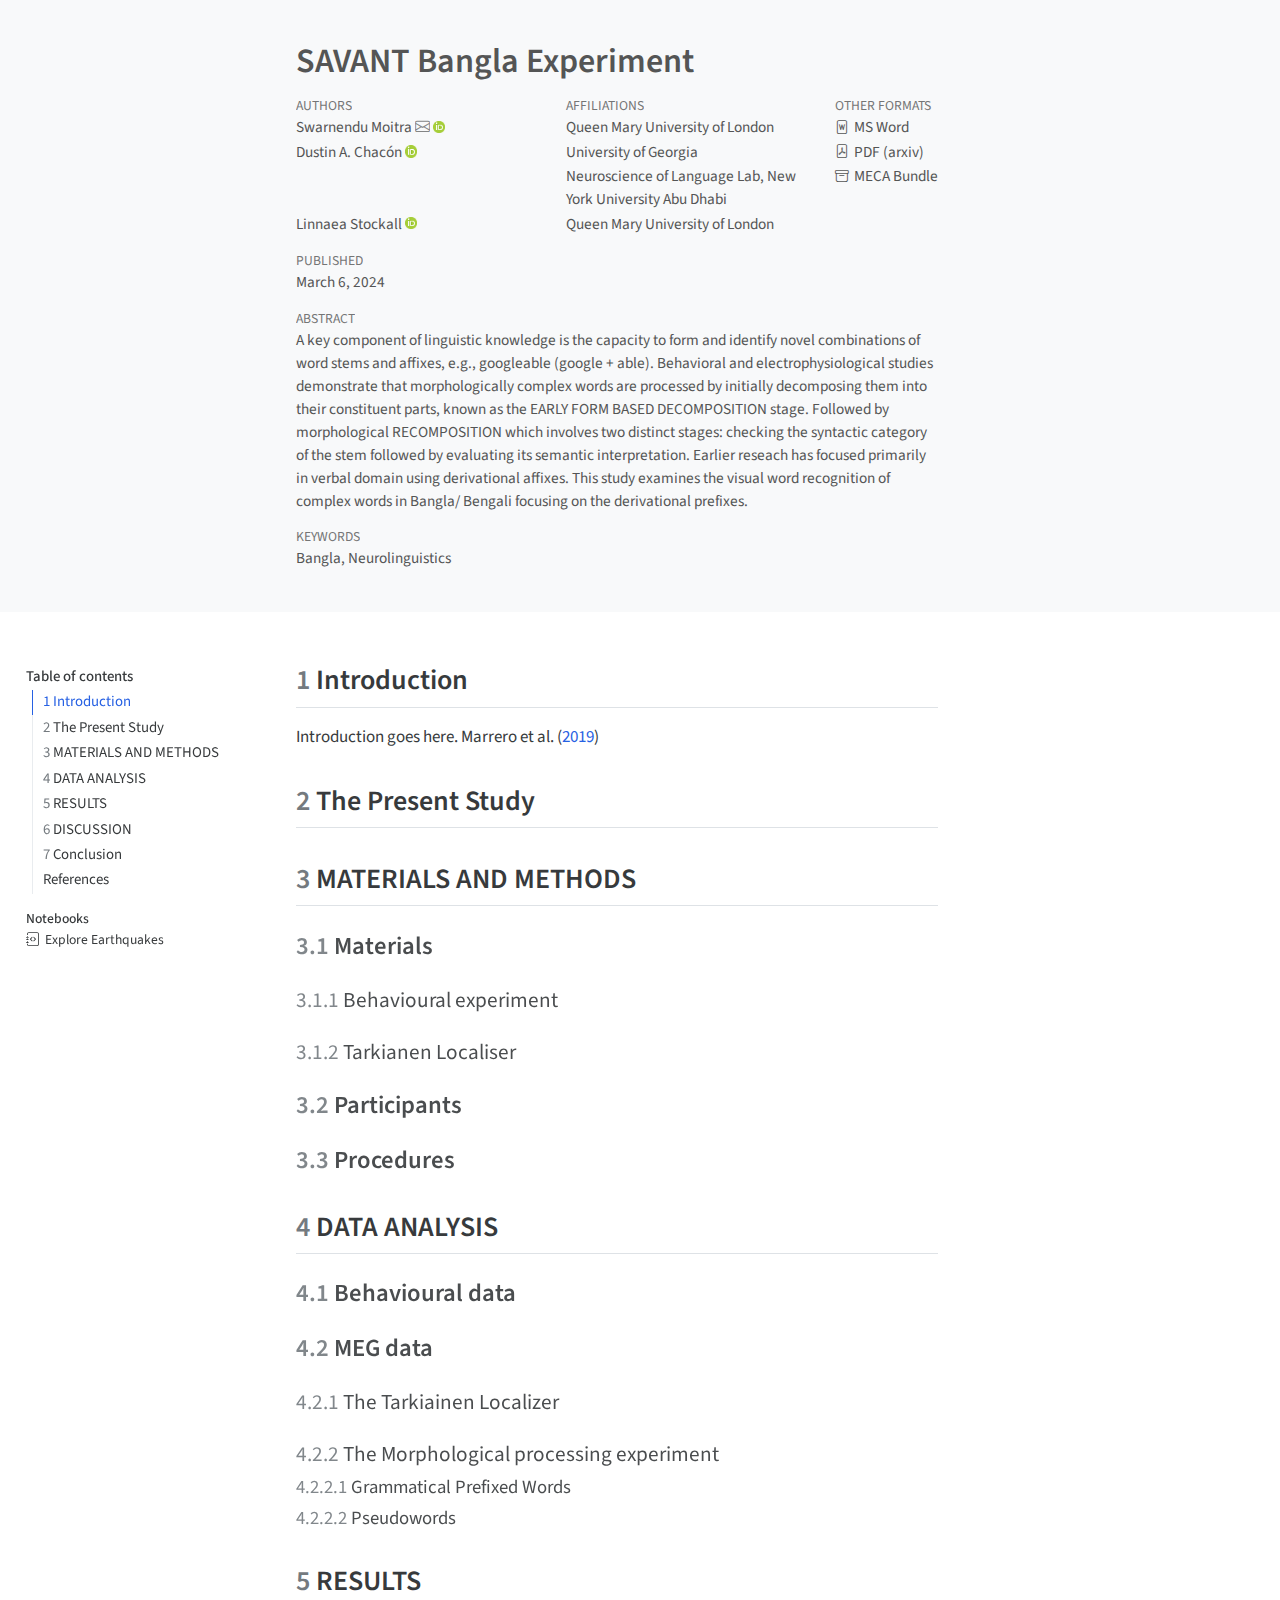
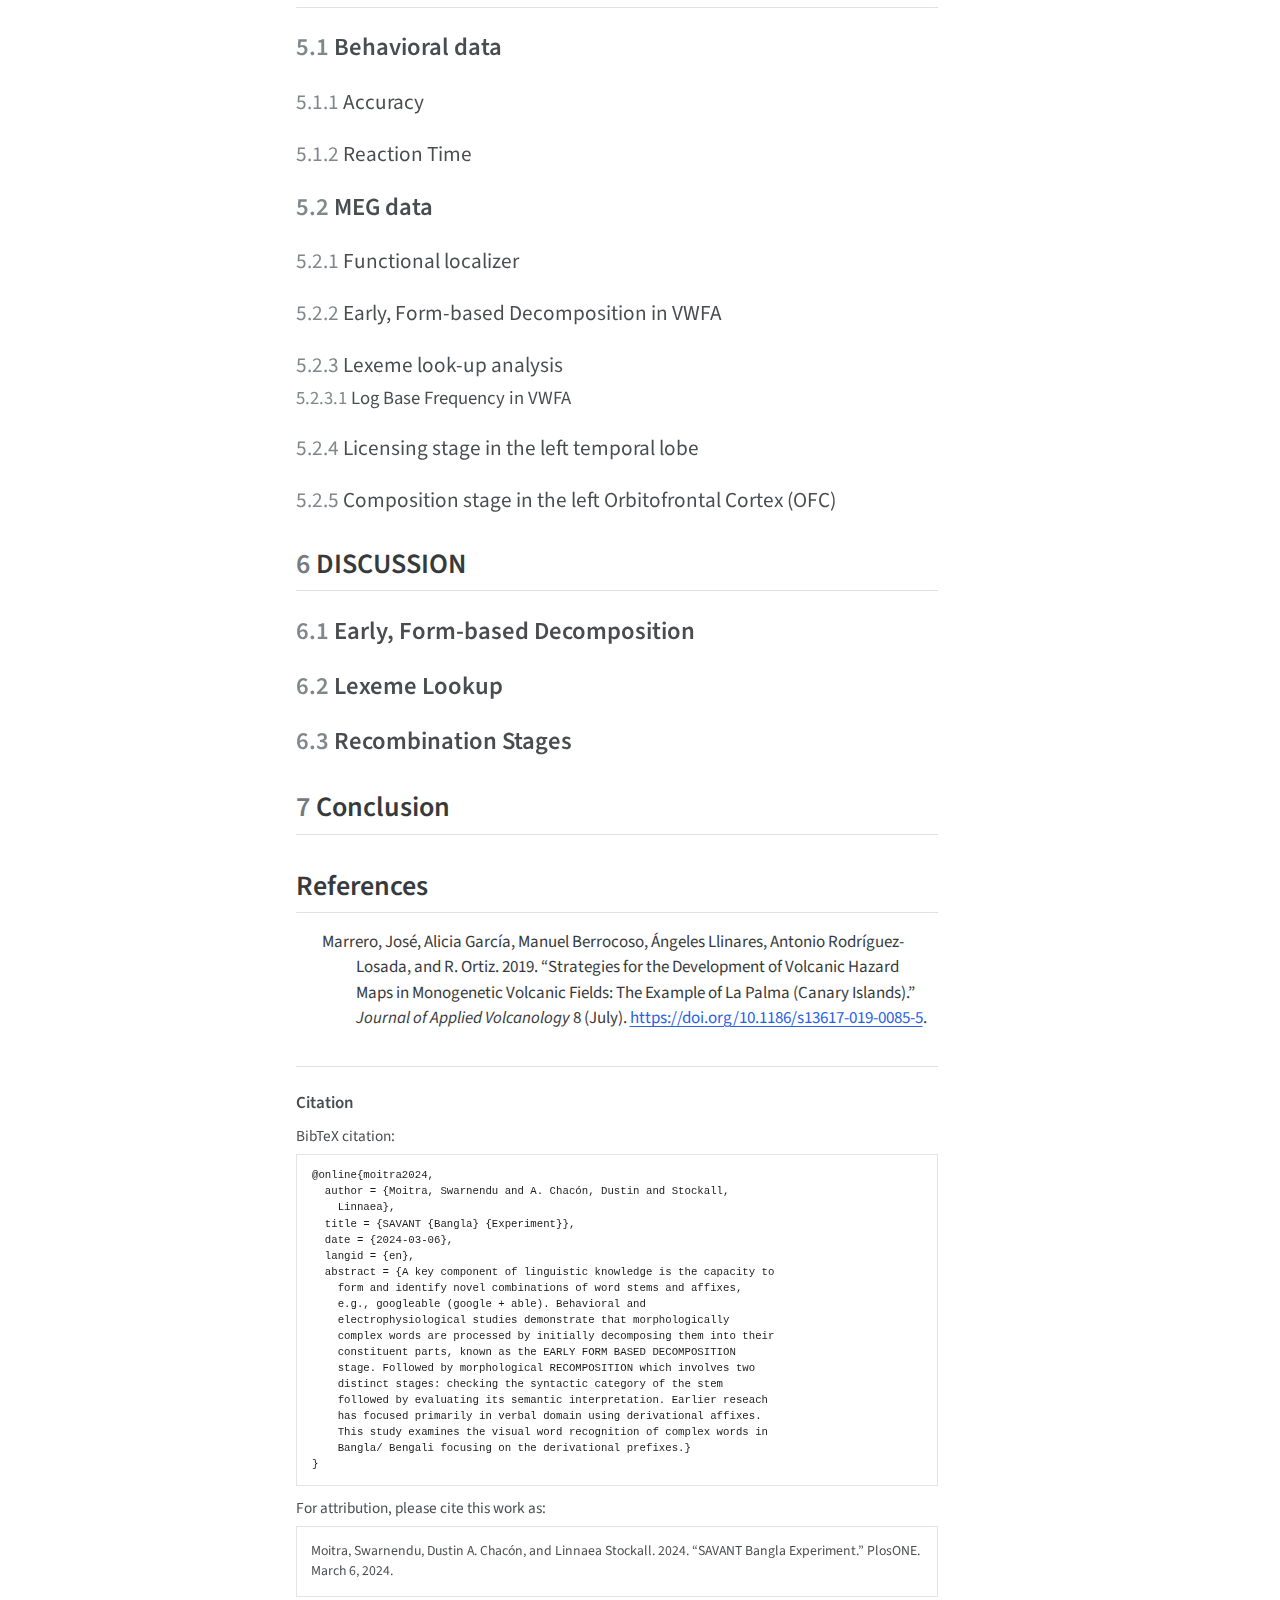
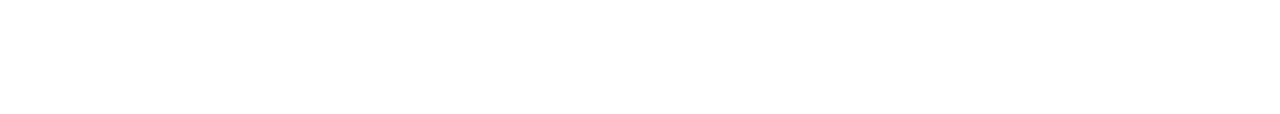
==== index.html @ 2f7f780a "Built site for gh-pages" ====
<!DOCTYPE html>
<html xmlns="http://www.w3.org/1999/xhtml" lang="en" xml:lang="en"><head>

<meta charset="utf-8">
<meta name="generator" content="quarto-1.4.549">

<meta name="viewport" content="width=device-width, initial-scale=1.0, user-scalable=yes">

<meta name="author" content="Swarnendu Moitra">
<meta name="author" content="Dustin A. Chacón">
<meta name="author" content="Linnaea Stockall">
<meta name="dcterms.date" content="2024-03-06">
<meta name="keywords" content="Bangla, Neurolinguistics">

<title>SAVANT Bangla Experiment</title>
<style>
code{white-space: pre-wrap;}
span.smallcaps{font-variant: small-caps;}
div.columns{display: flex; gap: min(4vw, 1.5em);}
div.column{flex: auto; overflow-x: auto;}
div.hanging-indent{margin-left: 1.5em; text-indent: -1.5em;}
ul.task-list{list-style: none;}
ul.task-list li input[type="checkbox"] {
  width: 0.8em;
  margin: 0 0.8em 0.2em -1em; /* quarto-specific, see https://github.com/quarto-dev/quarto-cli/issues/4556 */ 
  vertical-align: middle;
}
/* CSS for citations */
div.csl-bib-body { }
div.csl-entry {
  clear: both;
  margin-bottom: 0em;
}
.hanging-indent div.csl-entry {
  margin-left:2em;
  text-indent:-2em;
}
div.csl-left-margin {
  min-width:2em;
  float:left;
}
div.csl-right-inline {
  margin-left:2em;
  padding-left:1em;
}
div.csl-indent {
  margin-left: 2em;
}</style>


<script src="site_libs/clipboard/clipboard.min.js"></script>
<script src="site_libs/quarto-html/quarto.js"></script>
<script src="site_libs/quarto-html/popper.min.js"></script>
<script src="site_libs/quarto-html/tippy.umd.min.js"></script>
<script src="site_libs/quarto-html/anchor.min.js"></script>
<link href="site_libs/quarto-html/tippy.css" rel="stylesheet">
<link href="site_libs/quarto-html/quarto-syntax-highlighting.css" rel="stylesheet" id="quarto-text-highlighting-styles">
<script src="site_libs/bootstrap/bootstrap.min.js"></script>
<link href="site_libs/bootstrap/bootstrap-icons.css" rel="stylesheet">
<link href="site_libs/bootstrap/bootstrap.min.css" rel="stylesheet" id="quarto-bootstrap" data-mode="light">
<script async="" src="https://hypothes.is/embed.js"></script>
<script>
  window.document.addEventListener("DOMContentLoaded", function (_event) {
    document.body.classList.add('hypothesis-enabled');
  });
</script>


<meta name="citation_title" content="SAVANT Bangla Experiment">
<meta name="citation_abstract" content="A key component of linguistic knowledge is the capacity to form and identify novel combinations of word stems and affixes, e.g., googleable (google + able). Behavioral and electrophysiological studies demonstrate that morphologically complex words are processed by initially decomposing them into their constituent parts, known as the EARLY FORM BASED DECOMPOSITION stage. Followed by morphological RECOMPOSITION which involves two distinct stages: checking the syntactic category of the stem followed by evaluating its semantic interpretation. Earlier reseach has focused primarily in verbal domain using derivational affixes. This study examines the visual word recognition of complex words in Bangla/ Bengali focusing on the derivational prefixes.
">
<meta name="citation_keywords" content="Bangla,Neurolinguistics">
<meta name="citation_author" content="Swarnendu Moitra">
<meta name="citation_author" content="Dustin A. Chacón">
<meta name="citation_author" content="Linnaea Stockall">
<meta name="citation_publication_date" content="2024-03-06">
<meta name="citation_cover_date" content="2024-03-06">
<meta name="citation_year" content="2024">
<meta name="citation_online_date" content="2024-03-06">
<meta name="citation_language" content="en">
<meta name="citation_journal_title" content="PlosONE">
<meta name="citation_reference" content="citation_title=Strategies for the development of volcanic hazard maps in monogenetic volcanic fields: The example of La Palma (Canary Islands);,citation_author=José Marrero;,citation_author=Alicia García;,citation_author=Manuel Berrocoso;,citation_author=Ángeles Llinares;,citation_author=Antonio Rodríguez-Losada;,citation_author=R. Ortiz;,citation_publication_date=2019-07;,citation_cover_date=2019-07;,citation_year=2019;,citation_doi=10.1186/s13617-019-0085-5;,citation_volume=8;,citation_journal_title=Journal of Applied Volcanology;">
</head>

<body>

<header id="title-block-header" class="quarto-title-block default toc-left page-columns page-full">
  <div class="quarto-title-banner page-columns page-full">
    <div class="quarto-title column-body">
      <h1 class="title">SAVANT Bangla Experiment</h1>
          </div>

    
    <div class="quarto-title-meta-container">
      <div class="quarto-title-meta-column-start">
            <div class="quarto-title-meta-author">
          <div class="quarto-title-meta-heading">Authors</div>
          <div class="quarto-title-meta-heading">Affiliations</div>
          
                <div class="quarto-title-meta-contents">
            <p class="author">Swarnendu Moitra <a href="mailto:s.moitra@qmul.ac.uk; swarnendu.moitra@gmail.com" class="quarto-title-author-email"><i class="bi bi-envelope"></i></a> <a href="https://orcid.org/0000-0001-6830-3284" class="quarto-title-author-orcid"> <img src="[data-uri]"></a></p>
          </div>
                <div class="quarto-title-meta-contents">
                    <p class="affiliation">
                        Queen Mary University of London
                      </p>
                  </div>
                      <div class="quarto-title-meta-contents">
            <p class="author">Dustin A. Chacón <a href="https://orcid.org/0009-0002-8438-1914" class="quarto-title-author-orcid"> <img src="[data-uri]"></a></p>
          </div>
                <div class="quarto-title-meta-contents">
                    <p class="affiliation">
                        University of Georgia
                      </p>
                    <p class="affiliation">
                        Neuroscience of Language Lab, New York University Abu Dhabi
                      </p>
                  </div>
                      <div class="quarto-title-meta-contents">
            <p class="author">Linnaea Stockall <a href="https://orcid.org/0000-0002-4700-5154" class="quarto-title-author-orcid"> <img src="[data-uri]"></a></p>
          </div>
                <div class="quarto-title-meta-contents">
                    <p class="affiliation">
                        Queen Mary University of London
                      </p>
                  </div>
                    </div>
        
        <div class="quarto-title-meta">

                      
                <div>
            <div class="quarto-title-meta-heading">Published</div>
            <div class="quarto-title-meta-contents">
              <p class="date">March 6, 2024</p>
            </div>
          </div>
          
                
              </div>
      </div>
      <div class="quarto-title-meta-column-end quarto-other-formats-target">
      <div class="quarto-alternate-formats"><div class="quarto-title-meta-heading">Other Formats</div><div class="quarto-title-meta-contents"><p><a href="index.docx"><i class="bi bi-file-word"></i>MS Word</a></p></div><div class="quarto-title-meta-contents"><p><a href="index.pdf"><i class="bi bi-file-pdf"></i>PDF (arxiv)</a></p></div><div class="quarto-title-meta-contents"><p><a href="index-meca.zip" data-meca-link="true"><i class="bi bi-archive"></i>MECA Bundle</a></p></div></div></div>
    </div>

    <div>
      <div class="abstract">
        <div class="block-title">Abstract</div>
        <p>A key component of linguistic knowledge is the capacity to form and identify novel combinations of word stems and affixes, e.g., googleable (google + able). Behavioral and electrophysiological studies demonstrate that morphologically complex words are processed by initially decomposing them into their constituent parts, known as the EARLY FORM BASED DECOMPOSITION stage. Followed by morphological RECOMPOSITION which involves two distinct stages: checking the syntactic category of the stem followed by evaluating its semantic interpretation. Earlier reseach has focused primarily in verbal domain using derivational affixes. This study examines the visual word recognition of complex words in Bangla/ Bengali focusing on the derivational prefixes.</p>
      </div>
    </div>

    <div>
      <div class="keywords">
        <div class="block-title">Keywords</div>
        <p>Bangla, Neurolinguistics</p>
      </div>
    </div>

    <div class="quarto-other-links-text-target">
    </div>  </div>
</header><div id="quarto-content" class="page-columns page-rows-contents page-layout-article toc-left">
<div id="quarto-sidebar-toc-left" class="sidebar toc-left">
  <nav id="TOC" role="doc-toc" class="toc-active">
    <h2 id="toc-title">Table of contents</h2>
   
  <ul>
  <li><a href="#introduction" id="toc-introduction" class="nav-link active" data-scroll-target="#introduction"><span class="header-section-number">1</span> Introduction</a></li>
  <li><a href="#the-present-study" id="toc-the-present-study" class="nav-link" data-scroll-target="#the-present-study"><span class="header-section-number">2</span> The Present Study</a></li>
  <li><a href="#sec-data-methods" id="toc-sec-data-methods" class="nav-link" data-scroll-target="#sec-data-methods"><span class="header-section-number">3</span> MATERIALS AND METHODS</a>
  <ul class="collapse">
  <li><a href="#materials" id="toc-materials" class="nav-link" data-scroll-target="#materials"><span class="header-section-number">3.1</span> Materials</a></li>
  <li><a href="#participants" id="toc-participants" class="nav-link" data-scroll-target="#participants"><span class="header-section-number">3.2</span> Participants</a></li>
  <li><a href="#procedures" id="toc-procedures" class="nav-link" data-scroll-target="#procedures"><span class="header-section-number">3.3</span> Procedures</a></li>
  </ul></li>
  <li><a href="#data-analysis" id="toc-data-analysis" class="nav-link" data-scroll-target="#data-analysis"><span class="header-section-number">4</span> DATA ANALYSIS</a>
  <ul class="collapse">
  <li><a href="#behavioural-data" id="toc-behavioural-data" class="nav-link" data-scroll-target="#behavioural-data"><span class="header-section-number">4.1</span> Behavioural data</a></li>
  <li><a href="#meg-data" id="toc-meg-data" class="nav-link" data-scroll-target="#meg-data"><span class="header-section-number">4.2</span> MEG data</a></li>
  </ul></li>
  <li><a href="#results" id="toc-results" class="nav-link" data-scroll-target="#results"><span class="header-section-number">5</span> RESULTS</a>
  <ul class="collapse">
  <li><a href="#behavioral-data" id="toc-behavioral-data" class="nav-link" data-scroll-target="#behavioral-data"><span class="header-section-number">5.1</span> Behavioral data</a></li>
  <li><a href="#meg-data-1" id="toc-meg-data-1" class="nav-link" data-scroll-target="#meg-data-1"><span class="header-section-number">5.2</span> MEG data</a></li>
  </ul></li>
  <li><a href="#discussion" id="toc-discussion" class="nav-link" data-scroll-target="#discussion"><span class="header-section-number">6</span> DISCUSSION</a>
  <ul class="collapse">
  <li><a href="#early-form-based-decomposition" id="toc-early-form-based-decomposition" class="nav-link" data-scroll-target="#early-form-based-decomposition"><span class="header-section-number">6.1</span> Early, Form-based Decomposition</a></li>
  <li><a href="#lexeme-lookup" id="toc-lexeme-lookup" class="nav-link" data-scroll-target="#lexeme-lookup"><span class="header-section-number">6.2</span> Lexeme Lookup</a></li>
  <li><a href="#recombination-stages" id="toc-recombination-stages" class="nav-link" data-scroll-target="#recombination-stages"><span class="header-section-number">6.3</span> Recombination Stages</a></li>
  </ul></li>
  <li><a href="#conclusion" id="toc-conclusion" class="nav-link" data-scroll-target="#conclusion"><span class="header-section-number">7</span> Conclusion</a></li>
  <li><a href="#references" id="toc-references" class="nav-link" data-scroll-target="#references">References</a></li>
  </ul>
<div class="quarto-alternate-notebooks"><h2>Notebooks</h2><ul><li><a href="notebooks/explore-earthquakes-preview.html"><i class="bi bi-journal-code"></i>Explore Earthquakes</a></li></ul></div></nav>
</div>
<div id="quarto-margin-sidebar" class="sidebar margin-sidebar">
</div>
<main class="content quarto-banner-title-block" id="quarto-document-content">



  


<section id="introduction" class="level2" data-number="1">
<h2 data-number="1" class="anchored" data-anchor-id="introduction"><span class="header-section-number">1</span> Introduction</h2>
<p>Introduction goes here. <span class="citation" data-cites="marrero2019">Marrero et al. (<a href="#ref-marrero2019" role="doc-biblioref">2019</a>)</span></p>
</section>
<section id="the-present-study" class="level2" data-number="2">
<h2 data-number="2" class="anchored" data-anchor-id="the-present-study"><span class="header-section-number">2</span> The Present Study</h2>
</section>
<section id="sec-data-methods" class="level2" data-number="3">
<h2 data-number="3" class="anchored" data-anchor-id="sec-data-methods"><span class="header-section-number">3</span> MATERIALS AND METHODS</h2>
<section id="materials" class="level3" data-number="3.1">
<h3 data-number="3.1" class="anchored" data-anchor-id="materials"><span class="header-section-number">3.1</span> Materials</h3>
<section id="behavioural-experiment" class="level4" data-number="3.1.1">
<h4 data-number="3.1.1" class="anchored" data-anchor-id="behavioural-experiment"><span class="header-section-number">3.1.1</span> Behavioural experiment</h4>
</section>
<section id="tarkianen-localiser" class="level4" data-number="3.1.2">
<h4 data-number="3.1.2" class="anchored" data-anchor-id="tarkianen-localiser"><span class="header-section-number">3.1.2</span> Tarkianen Localiser</h4>
</section>
</section>
<section id="participants" class="level3" data-number="3.2">
<h3 data-number="3.2" class="anchored" data-anchor-id="participants"><span class="header-section-number">3.2</span> Participants</h3>
</section>
<section id="procedures" class="level3" data-number="3.3">
<h3 data-number="3.3" class="anchored" data-anchor-id="procedures"><span class="header-section-number">3.3</span> Procedures</h3>
</section>
</section>
<section id="data-analysis" class="level2" data-number="4">
<h2 data-number="4" class="anchored" data-anchor-id="data-analysis"><span class="header-section-number">4</span> DATA ANALYSIS</h2>
<section id="behavioural-data" class="level3" data-number="4.1">
<h3 data-number="4.1" class="anchored" data-anchor-id="behavioural-data"><span class="header-section-number">4.1</span> Behavioural data</h3>
</section>
<section id="meg-data" class="level3" data-number="4.2">
<h3 data-number="4.2" class="anchored" data-anchor-id="meg-data"><span class="header-section-number">4.2</span> MEG data</h3>
<section id="the-tarkiainen-localizer" class="level4" data-number="4.2.1">
<h4 data-number="4.2.1" class="anchored" data-anchor-id="the-tarkiainen-localizer"><span class="header-section-number">4.2.1</span> The Tarkiainen Localizer</h4>
</section>
<section id="the-morphological-processing-experiment" class="level4" data-number="4.2.2">
<h4 data-number="4.2.2" class="anchored" data-anchor-id="the-morphological-processing-experiment"><span class="header-section-number">4.2.2</span> The Morphological processing experiment</h4>
<section id="grammatical-prefixed-words" class="level5" data-number="4.2.2.1">
<h5 data-number="4.2.2.1" class="anchored" data-anchor-id="grammatical-prefixed-words"><span class="header-section-number">4.2.2.1</span> Grammatical Prefixed Words</h5>
</section>
<section id="pseudowords" class="level5" data-number="4.2.2.2">
<h5 data-number="4.2.2.2" class="anchored" data-anchor-id="pseudowords"><span class="header-section-number">4.2.2.2</span> Pseudowords</h5>
</section>
</section>
</section>
</section>
<section id="results" class="level2" data-number="5">
<h2 data-number="5" class="anchored" data-anchor-id="results"><span class="header-section-number">5</span> RESULTS</h2>
<section id="behavioral-data" class="level3" data-number="5.1">
<h3 data-number="5.1" class="anchored" data-anchor-id="behavioral-data"><span class="header-section-number">5.1</span> Behavioral data</h3>
<section id="accuracy" class="level4" data-number="5.1.1">
<h4 data-number="5.1.1" class="anchored" data-anchor-id="accuracy"><span class="header-section-number">5.1.1</span> Accuracy</h4>
</section>
<section id="reaction-time" class="level4" data-number="5.1.2">
<h4 data-number="5.1.2" class="anchored" data-anchor-id="reaction-time"><span class="header-section-number">5.1.2</span> Reaction Time</h4>
</section>
</section>
<section id="meg-data-1" class="level3" data-number="5.2">
<h3 data-number="5.2" class="anchored" data-anchor-id="meg-data-1"><span class="header-section-number">5.2</span> MEG data</h3>
<section id="functional-localizer" class="level4" data-number="5.2.1">
<h4 data-number="5.2.1" class="anchored" data-anchor-id="functional-localizer"><span class="header-section-number">5.2.1</span> Functional localizer</h4>
</section>
<section id="early-form-based-decomposition-in-vwfa" class="level4" data-number="5.2.2">
<h4 data-number="5.2.2" class="anchored" data-anchor-id="early-form-based-decomposition-in-vwfa"><span class="header-section-number">5.2.2</span> Early, Form-based Decomposition in VWFA</h4>
</section>
<section id="lexeme-look-up-analysis" class="level4" data-number="5.2.3">
<h4 data-number="5.2.3" class="anchored" data-anchor-id="lexeme-look-up-analysis"><span class="header-section-number">5.2.3</span> Lexeme look-up analysis</h4>
<section id="log-base-frequency-in-vwfa" class="level5" data-number="5.2.3.1">
<h5 data-number="5.2.3.1" class="anchored" data-anchor-id="log-base-frequency-in-vwfa"><span class="header-section-number">5.2.3.1</span> Log Base Frequency in VWFA</h5>
</section>
</section>
<section id="licensing-stage-in-the-left-temporal-lobe" class="level4" data-number="5.2.4">
<h4 data-number="5.2.4" class="anchored" data-anchor-id="licensing-stage-in-the-left-temporal-lobe"><span class="header-section-number">5.2.4</span> Licensing stage in the left temporal lobe</h4>
</section>
<section id="composition-stage-in-the-left-orbitofrontal-cortex-ofc" class="level4" data-number="5.2.5">
<h4 data-number="5.2.5" class="anchored" data-anchor-id="composition-stage-in-the-left-orbitofrontal-cortex-ofc"><span class="header-section-number">5.2.5</span> Composition stage in the left Orbitofrontal Cortex (OFC)</h4>
</section>
</section>
</section>
<section id="discussion" class="level2" data-number="6">
<h2 data-number="6" class="anchored" data-anchor-id="discussion"><span class="header-section-number">6</span> DISCUSSION</h2>
<section id="early-form-based-decomposition" class="level3" data-number="6.1">
<h3 data-number="6.1" class="anchored" data-anchor-id="early-form-based-decomposition"><span class="header-section-number">6.1</span> Early, Form-based Decomposition</h3>
</section>
<section id="lexeme-lookup" class="level3" data-number="6.2">
<h3 data-number="6.2" class="anchored" data-anchor-id="lexeme-lookup"><span class="header-section-number">6.2</span> Lexeme Lookup</h3>
</section>
<section id="recombination-stages" class="level3" data-number="6.3">
<h3 data-number="6.3" class="anchored" data-anchor-id="recombination-stages"><span class="header-section-number">6.3</span> Recombination Stages</h3>
</section>
</section>
<section id="conclusion" class="level2" data-number="7">
<h2 data-number="7" class="anchored" data-anchor-id="conclusion"><span class="header-section-number">7</span> Conclusion</h2>
</section>
<section id="references" class="level2 unnumbered">
<h2 class="unnumbered anchored" data-anchor-id="references">References</h2>
<div id="refs" class="references csl-bib-body hanging-indent" data-entry-spacing="0" role="list">
<div id="ref-marrero2019" class="csl-entry" role="listitem">
Marrero, José, Alicia García, Manuel Berrocoso, Ángeles Llinares, Antonio Rodríguez-Losada, and R. Ortiz. 2019. <span>“Strategies for the Development of Volcanic Hazard Maps in Monogenetic Volcanic Fields: The Example of <span>La</span> <span>Palma</span> (<span>Canary</span> <span>Islands</span>).”</span> <em>Journal of Applied Volcanology</em> 8 (July). <a href="https://doi.org/10.1186/s13617-019-0085-5">https://doi.org/10.1186/s13617-019-0085-5</a>.
</div>
</div>
</section>

<div id="quarto-appendix" class="default"><section class="quarto-appendix-contents" id="quarto-citation"><h2 class="anchored quarto-appendix-heading">Citation</h2><div><div class="quarto-appendix-secondary-label">BibTeX citation:</div><pre class="sourceCode code-with-copy quarto-appendix-bibtex"><code class="sourceCode bibtex">@online{moitra2024,
  author = {Moitra, Swarnendu and A. Chacón, Dustin and Stockall,
    Linnaea},
  title = {SAVANT {Bangla} {Experiment}},
  date = {2024-03-06},
  langid = {en},
  abstract = {A key component of linguistic knowledge is the capacity to
    form and identify novel combinations of word stems and affixes,
    e.g., googleable (google + able). Behavioral and
    electrophysiological studies demonstrate that morphologically
    complex words are processed by initially decomposing them into their
    constituent parts, known as the EARLY FORM BASED DECOMPOSITION
    stage. Followed by morphological RECOMPOSITION which involves two
    distinct stages: checking the syntactic category of the stem
    followed by evaluating its semantic interpretation. Earlier reseach
    has focused primarily in verbal domain using derivational affixes.
    This study examines the visual word recognition of complex words in
    Bangla/ Bengali focusing on the derivational prefixes.}
}
</code><button title="Copy to Clipboard" class="code-copy-button"><i class="bi"></i></button></pre><div class="quarto-appendix-secondary-label">For attribution, please cite this work as:</div><div id="ref-moitra2024" class="csl-entry quarto-appendix-citeas" role="listitem">
Moitra, Swarnendu, Dustin A. Chacón, and Linnaea Stockall. 2024.
<span>“SAVANT Bangla Experiment.”</span> PlosONE. March 6, 2024.
</div></div></section></div></main>
<!-- /main column -->
<script id="quarto-html-after-body" type="application/javascript">
window.document.addEventListener("DOMContentLoaded", function (event) {
  const toggleBodyColorMode = (bsSheetEl) => {
    const mode = bsSheetEl.getAttribute("data-mode");
    const bodyEl = window.document.querySelector("body");
    if (mode === "dark") {
      bodyEl.classList.add("quarto-dark");
      bodyEl.classList.remove("quarto-light");
    } else {
      bodyEl.classList.add("quarto-light");
      bodyEl.classList.remove("quarto-dark");
    }
  }
  const toggleBodyColorPrimary = () => {
    const bsSheetEl = window.document.querySelector("link#quarto-bootstrap");
    if (bsSheetEl) {
      toggleBodyColorMode(bsSheetEl);
    }
  }
  toggleBodyColorPrimary();  
  const icon = "";
  const anchorJS = new window.AnchorJS();
  anchorJS.options = {
    placement: 'right',
    icon: icon
  };
  anchorJS.add('.anchored');
  const isCodeAnnotation = (el) => {
    for (const clz of el.classList) {
      if (clz.startsWith('code-annotation-')) {                     
        return true;
      }
    }
    return false;
  }
  const clipboard = new window.ClipboardJS('.code-copy-button', {
    text: function(trigger) {
      const codeEl = trigger.previousElementSibling.cloneNode(true);
      for (const childEl of codeEl.children) {
        if (isCodeAnnotation(childEl)) {
          childEl.remove();
        }
      }
      return codeEl.innerText;
    }
  });
  clipboard.on('success', function(e) {
    // button target
    const button = e.trigger;
    // don't keep focus
    button.blur();
    // flash "checked"
    button.classList.add('code-copy-button-checked');
    var currentTitle = button.getAttribute("title");
    button.setAttribute("title", "Copied!");
    let tooltip;
    if (window.bootstrap) {
      button.setAttribute("data-bs-toggle", "tooltip");
      button.setAttribute("data-bs-placement", "left");
      button.setAttribute("data-bs-title", "Copied!");
      tooltip = new bootstrap.Tooltip(button, 
        { trigger: "manual", 
          customClass: "code-copy-button-tooltip",
          offset: [0, -8]});
      tooltip.show();    
    }
    setTimeout(function() {
      if (tooltip) {
        tooltip.hide();
        button.removeAttribute("data-bs-title");
        button.removeAttribute("data-bs-toggle");
        button.removeAttribute("data-bs-placement");
      }
      button.setAttribute("title", currentTitle);
      button.classList.remove('code-copy-button-checked');
    }, 1000);
    // clear code selection
    e.clearSelection();
  });
  function tippyHover(el, contentFn, onTriggerFn, onUntriggerFn) {
    const config = {
      allowHTML: true,
      maxWidth: 500,
      delay: 100,
      arrow: false,
      appendTo: function(el) {
          return el.parentElement;
      },
      interactive: true,
      interactiveBorder: 10,
      theme: 'quarto',
      placement: 'bottom-start',
    };
    if (contentFn) {
      config.content = contentFn;
    }
    if (onTriggerFn) {
      config.onTrigger = onTriggerFn;
    }
    if (onUntriggerFn) {
      config.onUntrigger = onUntriggerFn;
    }
    window.tippy(el, config); 
  }
  const noterefs = window.document.querySelectorAll('a[role="doc-noteref"]');
  for (var i=0; i<noterefs.length; i++) {
    const ref = noterefs[i];
    tippyHover(ref, function() {
      // use id or data attribute instead here
      let href = ref.getAttribute('data-footnote-href') || ref.getAttribute('href');
      try { href = new URL(href).hash; } catch {}
      const id = href.replace(/^#\/?/, "");
      const note = window.document.getElementById(id);
      return note.innerHTML;
    });
  }
  const xrefs = window.document.querySelectorAll('a.quarto-xref');
  const processXRef = (id, note) => {
    // Strip column container classes
    const stripColumnClz = (el) => {
      el.classList.remove("page-full", "page-columns");
      if (el.children) {
        for (const child of el.children) {
          stripColumnClz(child);
        }
      }
    }
    stripColumnClz(note)
    if (id === null || id.startsWith('sec-')) {
      // Special case sections, only their first couple elements
      const container = document.createElement("div");
      if (note.children && note.children.length > 2) {
        container.appendChild(note.children[0].cloneNode(true));
        for (let i = 1; i < note.children.length; i++) {
          const child = note.children[i];
          if (child.tagName === "P" && child.innerText === "") {
            continue;
          } else {
            container.appendChild(child.cloneNode(true));
            break;
          }
        }
        if (window.Quarto?.typesetMath) {
          window.Quarto.typesetMath(container);
        }
        return container.innerHTML
      } else {
        if (window.Quarto?.typesetMath) {
          window.Quarto.typesetMath(note);
        }
        return note.innerHTML;
      }
    } else {
      // Remove any anchor links if they are present
      const anchorLink = note.querySelector('a.anchorjs-link');
      if (anchorLink) {
        anchorLink.remove();
      }
      if (window.Quarto?.typesetMath) {
        window.Quarto.typesetMath(note);
      }
      // TODO in 1.5, we should make sure this works without a callout special case
      if (note.classList.contains("callout")) {
        return note.outerHTML;
      } else {
        return note.innerHTML;
      }
    }
  }
  for (var i=0; i<xrefs.length; i++) {
    const xref = xrefs[i];
    tippyHover(xref, undefined, function(instance) {
      instance.disable();
      let url = xref.getAttribute('href');
      let hash = undefined; 
      if (url.startsWith('#')) {
        hash = url;
      } else {
        try { hash = new URL(url).hash; } catch {}
      }
      if (hash) {
        const id = hash.replace(/^#\/?/, "");
        const note = window.document.getElementById(id);
        if (note !== null) {
          try {
            const html = processXRef(id, note.cloneNode(true));
            instance.setContent(html);
          } finally {
            instance.enable();
            instance.show();
          }
        } else {
          // See if we can fetch this
          fetch(url.split('#')[0])
          .then(res => res.text())
          .then(html => {
            const parser = new DOMParser();
            const htmlDoc = parser.parseFromString(html, "text/html");
            const note = htmlDoc.getElementById(id);
            if (note !== null) {
              const html = processXRef(id, note);
              instance.setContent(html);
            } 
          }).finally(() => {
            instance.enable();
            instance.show();
          });
        }
      } else {
        // See if we can fetch a full url (with no hash to target)
        // This is a special case and we should probably do some content thinning / targeting
        fetch(url)
        .then(res => res.text())
        .then(html => {
          const parser = new DOMParser();
          const htmlDoc = parser.parseFromString(html, "text/html");
          const note = htmlDoc.querySelector('main.content');
          if (note !== null) {
            // This should only happen for chapter cross references
            // (since there is no id in the URL)
            // remove the first header
            if (note.children.length > 0 && note.children[0].tagName === "HEADER") {
              note.children[0].remove();
            }
            const html = processXRef(null, note);
            instance.setContent(html);
          } 
        }).finally(() => {
          instance.enable();
          instance.show();
        });
      }
    }, function(instance) {
    });
  }
      let selectedAnnoteEl;
      const selectorForAnnotation = ( cell, annotation) => {
        let cellAttr = 'data-code-cell="' + cell + '"';
        let lineAttr = 'data-code-annotation="' +  annotation + '"';
        const selector = 'span[' + cellAttr + '][' + lineAttr + ']';
        return selector;
      }
      const selectCodeLines = (annoteEl) => {
        const doc = window.document;
        const targetCell = annoteEl.getAttribute("data-target-cell");
        const targetAnnotation = annoteEl.getAttribute("data-target-annotation");
        const annoteSpan = window.document.querySelector(selectorForAnnotation(targetCell, targetAnnotation));
        const lines = annoteSpan.getAttribute("data-code-lines").split(",");
        const lineIds = lines.map((line) => {
          return targetCell + "-" + line;
        })
        let top = null;
        let height = null;
        let parent = null;
        if (lineIds.length > 0) {
            //compute the position of the single el (top and bottom and make a div)
            const el = window.document.getElementById(lineIds[0]);
            top = el.offsetTop;
            height = el.offsetHeight;
            parent = el.parentElement.parentElement;
          if (lineIds.length > 1) {
            const lastEl = window.document.getElementById(lineIds[lineIds.length - 1]);
            const bottom = lastEl.offsetTop + lastEl.offsetHeight;
            height = bottom - top;
          }
          if (top !== null && height !== null && parent !== null) {
            // cook up a div (if necessary) and position it 
            let div = window.document.getElementById("code-annotation-line-highlight");
            if (div === null) {
              div = window.document.createElement("div");
              div.setAttribute("id", "code-annotation-line-highlight");
              div.style.position = 'absolute';
              parent.appendChild(div);
            }
            div.style.top = top - 2 + "px";
            div.style.height = height + 4 + "px";
            div.style.left = 0;
            let gutterDiv = window.document.getElementById("code-annotation-line-highlight-gutter");
            if (gutterDiv === null) {
              gutterDiv = window.document.createElement("div");
              gutterDiv.setAttribute("id", "code-annotation-line-highlight-gutter");
              gutterDiv.style.position = 'absolute';
              const codeCell = window.document.getElementById(targetCell);
              const gutter = codeCell.querySelector('.code-annotation-gutter');
              gutter.appendChild(gutterDiv);
            }
            gutterDiv.style.top = top - 2 + "px";
            gutterDiv.style.height = height + 4 + "px";
          }
          selectedAnnoteEl = annoteEl;
        }
      };
      const unselectCodeLines = () => {
        const elementsIds = ["code-annotation-line-highlight", "code-annotation-line-highlight-gutter"];
        elementsIds.forEach((elId) => {
          const div = window.document.getElementById(elId);
          if (div) {
            div.remove();
          }
        });
        selectedAnnoteEl = undefined;
      };
        // Handle positioning of the toggle
    window.addEventListener(
      "resize",
      throttle(() => {
        elRect = undefined;
        if (selectedAnnoteEl) {
          selectCodeLines(selectedAnnoteEl);
        }
      }, 10)
    );
    function throttle(fn, ms) {
    let throttle = false;
    let timer;
      return (...args) => {
        if(!throttle) { // first call gets through
            fn.apply(this, args);
            throttle = true;
        } else { // all the others get throttled
            if(timer) clearTimeout(timer); // cancel #2
            timer = setTimeout(() => {
              fn.apply(this, args);
              timer = throttle = false;
            }, ms);
        }
      };
    }
      // Attach click handler to the DT
      const annoteDls = window.document.querySelectorAll('dt[data-target-cell]');
      for (const annoteDlNode of annoteDls) {
        annoteDlNode.addEventListener('click', (event) => {
          const clickedEl = event.target;
          if (clickedEl !== selectedAnnoteEl) {
            unselectCodeLines();
            const activeEl = window.document.querySelector('dt[data-target-cell].code-annotation-active');
            if (activeEl) {
              activeEl.classList.remove('code-annotation-active');
            }
            selectCodeLines(clickedEl);
            clickedEl.classList.add('code-annotation-active');
          } else {
            // Unselect the line
            unselectCodeLines();
            clickedEl.classList.remove('code-annotation-active');
          }
        });
      }
  const findCites = (el) => {
    const parentEl = el.parentElement;
    if (parentEl) {
      const cites = parentEl.dataset.cites;
      if (cites) {
        return {
          el,
          cites: cites.split(' ')
        };
      } else {
        return findCites(el.parentElement)
      }
    } else {
      return undefined;
    }
  };
  var bibliorefs = window.document.querySelectorAll('a[role="doc-biblioref"]');
  for (var i=0; i<bibliorefs.length; i++) {
    const ref = bibliorefs[i];
    const citeInfo = findCites(ref);
    if (citeInfo) {
      tippyHover(citeInfo.el, function() {
        var popup = window.document.createElement('div');
        citeInfo.cites.forEach(function(cite) {
          var citeDiv = window.document.createElement('div');
          citeDiv.classList.add('hanging-indent');
          citeDiv.classList.add('csl-entry');
          var biblioDiv = window.document.getElementById('ref-' + cite);
          if (biblioDiv) {
            citeDiv.innerHTML = biblioDiv.innerHTML;
          }
          popup.appendChild(citeDiv);
        });
        return popup.innerHTML;
      });
    }
  }
});
</script>
</div> <!-- /content -->




</body></html>
---- site_libs/quarto-html/tippy.css ----
.tippy-box[data-animation=fade][data-state=hidden]{opacity:0}[data-tippy-root]{max-width:calc(100vw - 10px)}.tippy-box{position:relative;background-color:#333;color:#fff;border-radius:4px;font-size:14px;line-height:1.4;white-space:normal;outline:0;transition-property:transform,visibility,opacity}.tippy-box[data-placement^=top]>.tippy-arrow{bottom:0}.tippy-box[data-placement^=top]>.tippy-arrow:before{bottom:-7px;left:0;border-width:8px 8px 0;border-top-color:initial;transform-origin:center top}.tippy-box[data-placement^=bottom]>.tippy-arrow{top:0}.tippy-box[data-placement^=bottom]>.tippy-arrow:before{top:-7px;left:0;border-width:0 8px 8px;border-bottom-color:initial;transform-origin:center bottom}.tippy-box[data-placement^=left]>.tippy-arrow{right:0}.tippy-box[data-placement^=left]>.tippy-arrow:before{border-width:8px 0 8px 8px;border-left-color:initial;right:-7px;transform-origin:center left}.tippy-box[data-placement^=right]>.tippy-arrow{left:0}.tippy-box[data-placement^=right]>.tippy-arrow:before{left:-7px;border-width:8px 8px 8px 0;border-right-color:initial;transform-origin:center right}.tippy-box[data-inertia][data-state=visible]{transition-timing-function:cubic-bezier(.54,1.5,.38,1.11)}.tippy-arrow{width:16px;height:16px;color:#333}.tippy-arrow:before{content:"";position:absolute;border-color:transparent;border-style:solid}.tippy-content{position:relative;padding:5px 9px;z-index:1}
---- site_libs/quarto-html/quarto-syntax-highlighting.css ----
/* quarto syntax highlight colors */
:root {
  --quarto-hl-ot-color: #003B4F;
  --quarto-hl-at-color: #657422;
  --quarto-hl-ss-color: #20794D;
  --quarto-hl-an-color: #5E5E5E;
  --quarto-hl-fu-color: #4758AB;
  --quarto-hl-st-color: #20794D;
  --quarto-hl-cf-color: #003B4F;
  --quarto-hl-op-color: #5E5E5E;
  --quarto-hl-er-color: #AD0000;
  --quarto-hl-bn-color: #AD0000;
  --quarto-hl-al-color: #AD0000;
  --quarto-hl-va-color: #111111;
  --quarto-hl-bu-color: inherit;
  --quarto-hl-ex-color: inherit;
  --quarto-hl-pp-color: #AD0000;
  --quarto-hl-in-color: #5E5E5E;
  --quarto-hl-vs-color: #20794D;
  --quarto-hl-wa-color: #5E5E5E;
  --quarto-hl-do-color: #5E5E5E;
  --quarto-hl-im-color: #00769E;
  --quarto-hl-ch-color: #20794D;
  --quarto-hl-dt-color: #AD0000;
  --quarto-hl-fl-color: #AD0000;
  --quarto-hl-co-color: #5E5E5E;
  --quarto-hl-cv-color: #5E5E5E;
  --quarto-hl-cn-color: #8f5902;
  --quarto-hl-sc-color: #5E5E5E;
  --quarto-hl-dv-color: #AD0000;
  --quarto-hl-kw-color: #003B4F;
}

/* other quarto variables */
:root {
  --quarto-font-monospace: SFMono-Regular, Menlo, Monaco, Consolas, "Liberation Mono", "Courier New", monospace;
}

pre > code.sourceCode > span {
  color: #003B4F;
}

code span {
  color: #003B4F;
}

code.sourceCode > span {
  color: #003B4F;
}

div.sourceCode,
div.sourceCode pre.sourceCode {
  color: #003B4F;
}

code span.ot {
  color: #003B4F;
  font-style: inherit;
}

code span.at {
  color: #657422;
  font-style: inherit;
}

code span.ss {
  color: #20794D;
  font-style: inherit;
}

code span.an {
  color: #5E5E5E;
  font-style: inherit;
}

code span.fu {
  color: #4758AB;
  font-style: inherit;
}

code span.st {
  color: #20794D;
  font-style: inherit;
}

code span.cf {
  color: #003B4F;
  font-style: inherit;
}

code span.op {
  color: #5E5E5E;
  font-style: inherit;
}

code span.er {
  color: #AD0000;
  font-style: inherit;
}

code span.bn {
  color: #AD0000;
  font-style: inherit;
}

code span.al {
  color: #AD0000;
  font-style: inherit;
}

code span.va {
  color: #111111;
  font-style: inherit;
}

code span.bu {
  font-style: inherit;
}

code span.ex {
  font-style: inherit;
}

code span.pp {
  color: #AD0000;
  font-style: inherit;
}

code span.in {
  color: #5E5E5E;
  font-style: inherit;
}

code span.vs {
  color: #20794D;
  font-style: inherit;
}

code span.wa {
  color: #5E5E5E;
  font-style: italic;
}

code span.do {
  color: #5E5E5E;
  font-style: italic;
}

code span.im {
  color: #00769E;
  font-style: inherit;
}

code span.ch {
  color: #20794D;
  font-style: inherit;
}

code span.dt {
  color: #AD0000;
  font-style: inherit;
}

code span.fl {
  color: #AD0000;
  font-style: inherit;
}

code span.co {
  color: #5E5E5E;
  font-style: inherit;
}

code span.cv {
  color: #5E5E5E;
  font-style: italic;
}

code span.cn {
  color: #8f5902;
  font-style: inherit;
}

code span.sc {
  color: #5E5E5E;
  font-style: inherit;
}

code span.dv {
  color: #AD0000;
  font-style: inherit;
}

code span.kw {
  color: #003B4F;
  font-style: inherit;
}

.prevent-inlining {
  content: "</";
}

/*# sourceMappingURL=debc5d5d77c3f9108843748ff7464032.css.map */
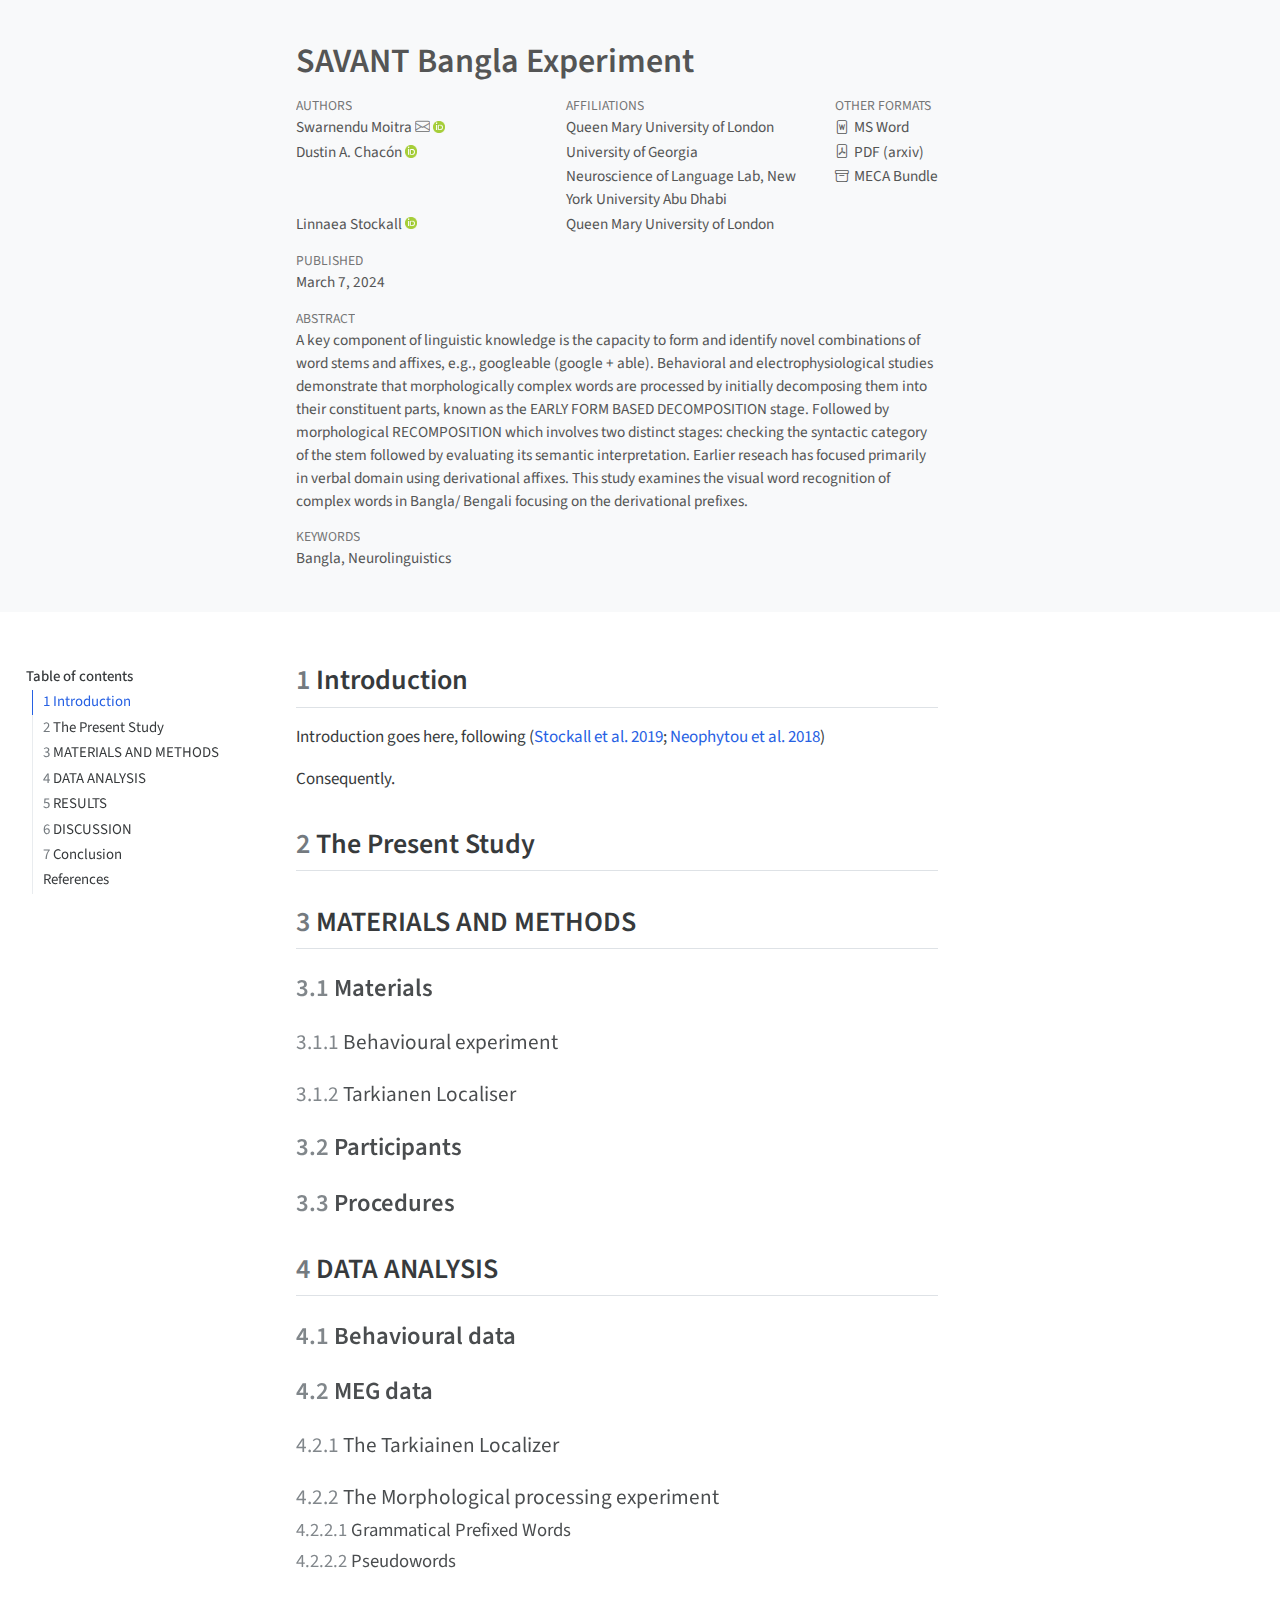
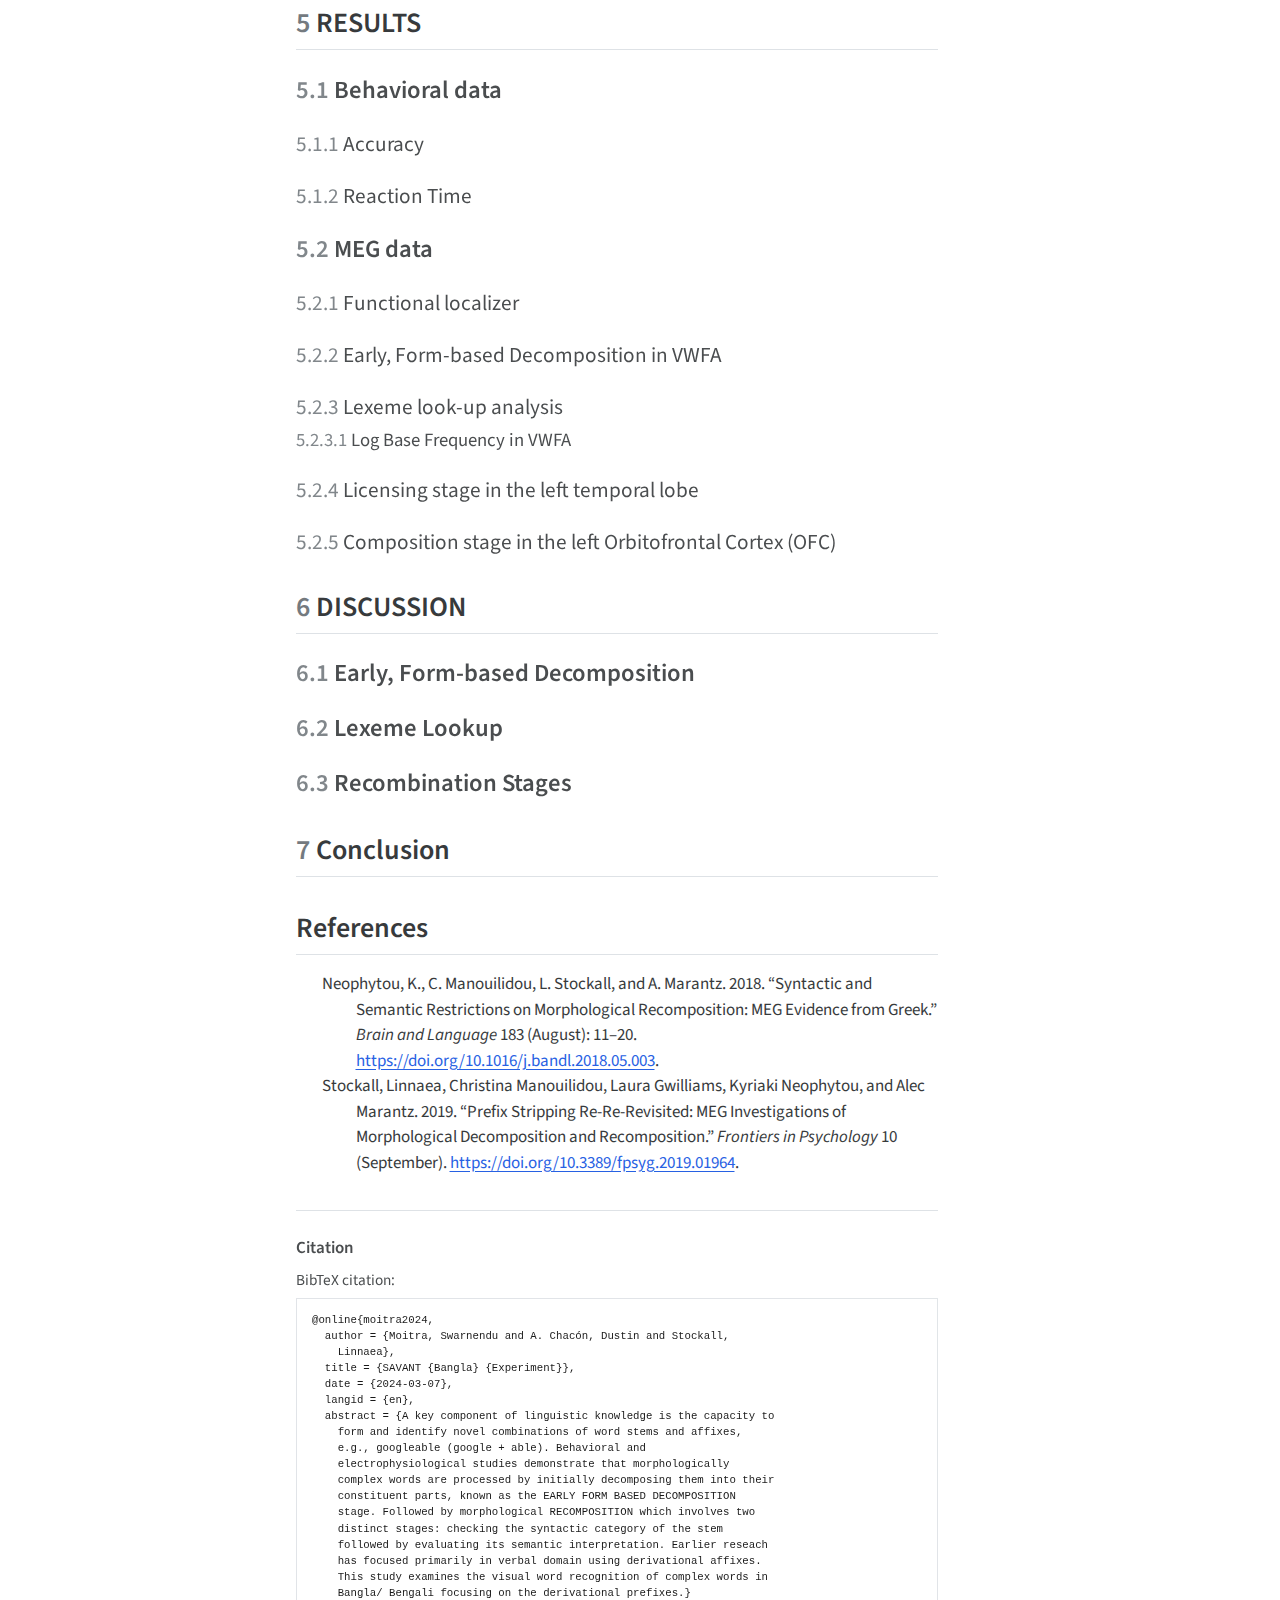
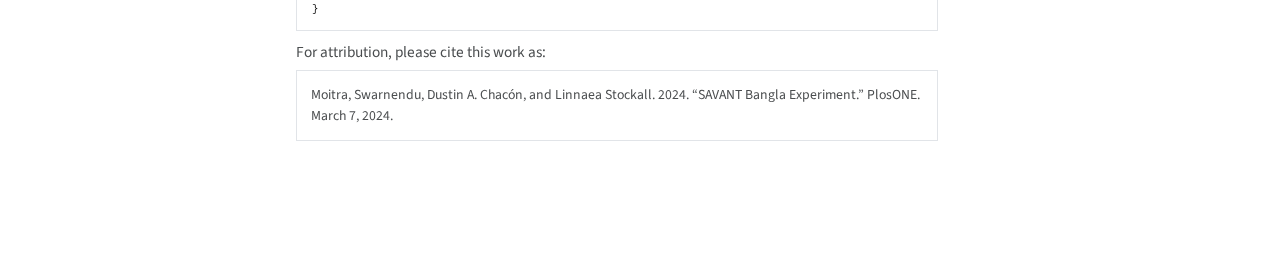
==== commit 9cfbda4d: "Built site for gh-pages" ====
--- a/index.html
+++ b/index.html
@@ -9,7 +9,7 @@
 <meta name="author" content="Swarnendu Moitra">
 <meta name="author" content="Dustin A. Chacón">
 <meta name="author" content="Linnaea Stockall">
-<meta name="dcterms.date" content="2024-03-06">
+<meta name="dcterms.date" content="2024-03-07">
 <meta name="keywords" content="Bangla, Neurolinguistics">
 
 <title>SAVANT Bangla Experiment</title>
@@ -73,13 +73,61 @@
 <meta name="citation_author" content="Swarnendu Moitra">
 <meta name="citation_author" content="Dustin A. Chacón">
 <meta name="citation_author" content="Linnaea Stockall">
-<meta name="citation_publication_date" content="2024-03-06">
-<meta name="citation_cover_date" content="2024-03-06">
+<meta name="citation_publication_date" content="2024-03-07">
+<meta name="citation_cover_date" content="2024-03-07">
 <meta name="citation_year" content="2024">
-<meta name="citation_online_date" content="2024-03-06">
+<meta name="citation_online_date" content="2024-03-07">
 <meta name="citation_language" content="en">
 <meta name="citation_journal_title" content="PlosONE">
 <meta name="citation_reference" content="citation_title=Strategies for the development of volcanic hazard maps in monogenetic volcanic fields: The example of La Palma (Canary Islands);,citation_author=José Marrero;,citation_author=Alicia García;,citation_author=Manuel Berrocoso;,citation_author=Ángeles Llinares;,citation_author=Antonio Rodríguez-Losada;,citation_author=R. Ortiz;,citation_publication_date=2019-07;,citation_cover_date=2019-07;,citation_year=2019;,citation_doi=10.1186/s13617-019-0085-5;,citation_volume=8;,citation_journal_title=Journal of Applied Volcanology;">
+<meta name="citation_reference" content="citation_title=Modeling morphological processing;,citation_author=Robert Schreuder;,citation_author=R Harald Baayen;,citation_publication_date=1995;,citation_cover_date=1995;,citation_year=1995;,citation_volume=2;,citation_journal_title=Morphological aspects of language processing;,citation_publisher=Erlbaum, Hillsdale, NJ;">
+<meta name="citation_reference" content="citation_title=A visual M170 effect of morphological complexity;,citation_author=Eytan Zweig;,citation_author=Liina Pylkkänen;,citation_publication_date=2009-04;,citation_cover_date=2009-04;,citation_year=2009;,citation_doi=10.1080/01690960802180420;,citation_volume=24;,citation_journal_title=Language and Cognitive Processes;">
+<meta name="citation_reference" content="citation_title=Early form based morphological decomposition in tagalog: MEG evidence from reduplication, infixation and circumfixation;,citation_author=Samantha Wray;,citation_author=Linnaea Stockall;,citation_author=Alec Marantz;,citation_publication_date=2021-12;,citation_cover_date=2021-12;,citation_year=2021;,citation_doi=10.1162/nol_a_00062;,citation_volume=3;,citation_journal_title=Neurobiology of Language;">
+<meta name="citation_reference" content="citation_title=Real-time functional architecture of visual word recognition;,citation_author=Caroline Whiting;,citation_author=Yury Shtyrov;,citation_author=William Marslen-Wilson;,citation_publication_date=2015-02;,citation_cover_date=2015-02;,citation_year=2015;,citation_doi=10.1162/jocn_a_00699;,citation_volume=27;,citation_journal_title=Journal of Cognitive Neuroscience;">
+<meta name="citation_reference" content="citation_title=Dynamics of letter string perception in the human occipitotemporal cortex;,citation_author=A. Tarkiainen;,citation_author=P. Helenius;,citation_author=P. C. Hansen;,citation_author=P. L. Cornelissen;,citation_author=R. Salmelin;,citation_publication_date=1999-11;,citation_cover_date=1999-11;,citation_year=1999;,citation_doi=10.1093/brain/122.11.2119;,citation_volume=122;,citation_journal_title=Brain;">
+<meta name="citation_reference" content="citation_title=Lexical storage and retrieval of prefixed words;,citation_author=Marcus Taft;,citation_author=Kenneth I. Forster;,citation_publication_date=1975-12;,citation_cover_date=1975-12;,citation_year=1975;,citation_doi=10.1016/s0022-5371(75)80051-x;,citation_volume=14;,citation_journal_title=Journal of Verbal Learning and Verbal Behavior;">
+<meta name="citation_reference" content="citation_title=Morphological decomposition and the reverse base frequency effect;,citation_author=Marcus Taft;,citation_publication_date=2004-05;,citation_cover_date=2004-05;,citation_year=2004;,citation_doi=10.1080/02724980343000477;,citation_volume=57;,citation_journal_title=The Quarterly Journal of Experimental Psychology Section A;">
+<meta name="citation_reference" content="citation_title=A sticky stick? The locus of morphological representation in the lexicon;,citation_author=Marcus Taft;,citation_author=Minh Nguyen-Hoan;,citation_publication_date=2010-02;,citation_cover_date=2010-02;,citation_year=2010;,citation_doi=10.1080/01690960903043261;,citation_volume=25;,citation_journal_title=Language and Cognitive Processes;">
+<meta name="citation_reference" content="citation_title=Evidence for early morphological decomposition in visual word recognition;,citation_author=Olla Solomyak;,citation_author=Alec Marantz;,citation_publication_date=2010-09;,citation_cover_date=2010-09;,citation_year=2010;,citation_doi=10.1162/jocn.2009.21296;,citation_volume=22;,citation_journal_title=Journal of Cognitive Neuroscience;">
+<meta name="citation_reference" content="citation_title=A single route, full decomposition model of morphological complexity: MEG evidence;,citation_author=Linnaea Stockall;,citation_author=Alec Marantz;,citation_publication_date=2006;,citation_cover_date=2006;,citation_year=2006;,citation_doi=10.1075/ml.1.1.07sto;,citation_volume=1;,citation_journal_title=The Mental Lexicon;">
+<meta name="citation_reference" content="citation_title=Prefix stripping re-re-revisited: MEG investigations of morphological decomposition and recomposition;,citation_author=Linnaea Stockall;,citation_author=Christina Manouilidou;,citation_author=Laura Gwilliams;,citation_author=Kyriaki Neophytou;,citation_author=Alec Marantz;,citation_publication_date=2019-09;,citation_cover_date=2019-09;,citation_year=2019;,citation_doi=10.3389/fpsyg.2019.01964;,citation_volume=10;,citation_journal_title=Frontiers in Psychology;">
+<meta name="citation_reference" content="citation_title=Threshold-free cluster enhancement: Addressing problems of smoothing, threshold dependence and localisation in cluster inference;,citation_author=S Smith;,citation_author=T Nichols;,citation_publication_date=2009-01;,citation_cover_date=2009-01;,citation_year=2009;,citation_doi=10.1016/j.neuroimage.2008.03.061;,citation_volume=44;,citation_journal_title=NeuroImage;">
+<meta name="citation_reference" content="citation_title=The broth in my brother’s brothel: Morpho-orthographic segmentation in visual word recognition;,citation_author=Kathleen Rastle;,citation_author=Matthew H. Davis;,citation_author=Boris New;,citation_publication_date=2004-12;,citation_cover_date=2004-12;,citation_year=2004;,citation_doi=10.3758/bf03196742;,citation_volume=11;,citation_journal_title=Psychonomic Bulletin &amp;amp;amp; Review;">
+<meta name="citation_reference" content="citation_title=Morphological decomposition based on the analysis of orthography;,citation_author=Kathleen Rastle;,citation_author=Matthew H. Davis;,citation_publication_date=2008-11;,citation_cover_date=2008-11;,citation_year=2008;,citation_doi=10.1080/01690960802069730;,citation_volume=23;,citation_journal_title=Language and Cognitive Processes;">
+<meta name="citation_reference" content="citation_title=Syntactic and semantic restrictions on morphological recomposition: MEG evidence from greek;,citation_author=K. Neophytou;,citation_author=C. Manouilidou;,citation_author=L. Stockall;,citation_author=A. Marantz;,citation_publication_date=2018-08;,citation_cover_date=2018-08;,citation_year=2018;,citation_doi=10.1016/j.bandl.2018.05.003;,citation_volume=183;,citation_journal_title=Brain and Language;">
+<meta name="citation_reference" content="citation_title=Semantic transparency and masked morphological priming: An ERP investigation;,citation_author=Joanna Morris;,citation_author=Tiffany Frank;,citation_author=Jonathan Grainger;,citation_author=Phillip J. Holcomb;,citation_publication_date=2007-07;,citation_cover_date=2007-07;,citation_year=2007;,citation_doi=10.1111/j.1469-8986.2007.00538.x;,citation_volume=44;,citation_journal_title=Psychophysiology;">
+<meta name="citation_reference" content="citation_title=An electrophysiological investigation of early effects of masked morphological priming;,citation_author=Joanna Morris;,citation_author=Jonathan Grainger;,citation_author=Phillip J. Holcomb;,citation_publication_date=2008-11;,citation_cover_date=2008-11;,citation_year=2008;,citation_doi=10.1080/01690960802299386;,citation_volume=23;,citation_journal_title=Language and Cognitive Processes;">
+<meta name="citation_reference" content="citation_title=Effects of lexical status and morphological complexity in masked priming: An ERP study;,citation_author=Joanna Morris;,citation_author=James H. Porter;,citation_author=Jonathan Grainger;,citation_author=Phillip J. Holcomb;,citation_publication_date=2011-05;,citation_cover_date=2011-05;,citation_year=2011;,citation_doi=10.1080/01690965.2010.495482;,citation_volume=26;,citation_journal_title=Language and Cognitive Processes;">
+<meta name="citation_reference" content="citation_title=Early, equivalent ERP masked priming effects for regular and irregular morphology;,citation_author=Joanna Morris;,citation_author=Linnaea Stockall;,citation_publication_date=2012-11;,citation_cover_date=2012-11;,citation_year=2012;,citation_doi=10.1016/j.bandl.2012.07.001;,citation_volume=123;,citation_journal_title=Brain and Language;">
+<meta name="citation_reference" content="citation_title=Tracking the consequences of morpho-orthographic decomposition using ERPs;,citation_author=Joanna Morris;,citation_author=Jonathan Grainger;,citation_author=Phillip J. Holcomb;,citation_publication_date=2013-09;,citation_cover_date=2013-09;,citation_year=2013;,citation_doi=10.1016/j.brainres.2013.07.016;,citation_volume=1529;,citation_journal_title=Brain Research;">
+<meta name="citation_reference" content="citation_title=Balancing type i error and power in linear mixed models;,citation_author=Hannes Matuschek;,citation_author=Reinhold Kliegl;,citation_author=Shravan Vasishth;,citation_author=Harald Baayen;,citation_author=Douglas Bates;,citation_publication_date=2017-06;,citation_cover_date=2017-06;,citation_year=2017;,citation_doi=10.1016/j.jml.2017.01.001;,citation_volume=94;,citation_journal_title=Journal of Memory and Language;">
+<meta name="citation_reference" content="citation_title=Early decomposition in visual word recognition: Dissociating morphology, form, and meaning;,citation_author=William D. Marslen-Wilson;,citation_author=Mirjana Bozic;,citation_author=Billi Randall;,citation_publication_date=2008-04;,citation_cover_date=2008-04;,citation_year=2008;,citation_doi=10.1080/01690960701588004;,citation_volume=23;,citation_journal_title=Language and Cognitive Processes;">
+<meta name="citation_reference" content="citation_title=Processing complex pseudo-words in mild cognitive impairment: The interaction of preserved morphological rule knowledge with compromised cognitive ability;,citation_author=Christina Manouilidou;,citation_author=Barbara Dolenc;,citation_author=Tatjana Marvin;,citation_author=Zvezdan Pirtošek;,citation_publication_date=2016-01;,citation_cover_date=2016-01;,citation_year=2016;,citation_doi=10.3109/02699206.2015.1102970;,citation_journal_title=Clinical Linguistics &amp;amp;amp; Phonetics;,citation_publisher=Taylor &amp;amp; Francis;">
+<meta name="citation_reference" content="citation_title=Nonparametric statistical testing of EEG- and MEG-data;,citation_author=Eric Maris;,citation_author=Robert Oostenveld;,citation_publication_date=2007-08;,citation_cover_date=2007-08;,citation_year=2007;,citation_doi=10.1016/j.jneumeth.2007.03.024;,citation_volume=164;,citation_journal_title=Journal of Neuroscience Methods;">
+<meta name="citation_reference" content="citation_title=The neural basis of obligatory decomposition of suffixed words;,citation_author=Gwyneth Lewis;,citation_author=Olla Solomyak;,citation_author=Alec Marantz;,citation_publication_date=2011-09;,citation_cover_date=2011-09;,citation_year=2011;,citation_doi=10.1016/j.bandl.2011.04.004;,citation_volume=118;,citation_journal_title=Brain and Language;">
+<meta name="citation_reference" content="citation_title=Contrasting semantic versus inhibitory processing in the angular gyrus: An fMRI study;,citation_author=Gwyneth A Lewis;,citation_author=David Poeppel;,citation_author=Gregory L Murphy;,citation_publication_date=2018-05;,citation_cover_date=2018-05;,citation_year=2018;,citation_doi=10.1093/cercor/bhy118;,citation_volume=29;,citation_journal_title=Cerebral Cortex;">
+<meta name="citation_reference" content="citation_title=Morphological processing in the brain: The good (inflection), the bad (derivation) and the ugly (compounding);,citation_author=Alina Leminen;,citation_author=Eva Smolka;,citation_author=Jon A. Duñabeitia;,citation_author=Christos Pliatsikas;,citation_publication_date=2019-07;,citation_cover_date=2019-07;,citation_year=2019;,citation_doi=10.1016/j.cortex.2018.08.016;,citation_volume=116;,citation_journal_title=Cortex;">
+<meta name="citation_reference" content="citation_title=ERP evidence of morphological analysis from orthography: A masked priming study;,citation_author=Aureliu Lavric;,citation_author=Amanda Clapp;,citation_author=Kathleen Rastle;,citation_publication_date=2007-05;,citation_cover_date=2007-05;,citation_year=2007;,citation_doi=10.1162/jocn.2007.19.5.866;,citation_volume=19;,citation_journal_title=Journal of Cognitive Neuroscience;">
+<meta name="citation_reference" content="citation_title=Morphological decomposition in the recognition of prefixed and suffixed words: Evidence from korean;,citation_author=Say Young Kim;,citation_author=Min Wang;,citation_author=Marcus Taft;,citation_publication_date=2014-12;,citation_cover_date=2014-12;,citation_year=2014;,citation_doi=10.1080/10888438.2014.991019;,citation_volume=19;,citation_journal_title=Scientific Studies of Reading;">
+<meta name="citation_reference" content="citation_title=O– and d–predicates: A semantic approach to the unaccusative–unergative distinction;,citation_author=Ingrid Kaufmann;,citation_publication_date=1995-01;,citation_cover_date=1995-01;,citation_year=1995;,citation_doi=10.1093/jos/12.4.377;,citation_volume=12;,citation_journal_title=Journal of Semantics;,citation_publisher=Oxford University Press;">
+<meta name="citation_reference" content="citation_title=Inflection across categories: Tracking abstract morphological processing in language production with MEG;,citation_author=Miriam Hauptman;,citation_author=Esti Blanco-Elorrieta;,citation_author=Liina Pylkkänen;,citation_publication_date=2021-09;,citation_cover_date=2021-09;,citation_year=2021;,citation_doi=10.1093/cercor/bhab309;,citation_volume=32;,citation_journal_title=Cerebral Cortex;">
+<meta name="citation_reference" content="citation_title=Functional characterisation of letter-specific responses in time, space and current polarity using magnetoencephalography;,citation_author=L. Gwilliams;,citation_author=G. A. Lewis;,citation_author=A. Marantz;,citation_publication_date=2016-05;,citation_cover_date=2016-05;,citation_year=2016;,citation_doi=10.1016/j.neuroimage.2016.02.057;,citation_volume=132;,citation_journal_title=NeuroImage;">
+<meta name="citation_reference" content="citation_title=Morphological representations are extrapolated from morpho-syntactic rules;,citation_author=L. Gwilliams;,citation_author=A. Marantz;,citation_publication_date=2018-06;,citation_cover_date=2018-06;,citation_year=2018;,citation_doi=10.1016/j.neuropsychologia.2018.04.015;,citation_volume=114;,citation_journal_title=Neuropsychologia;">
+<meta name="citation_reference" content="citation_title=MNE software for processing MEG and EEG data;,citation_author=Alexandre Gramfort;,citation_author=Martin Luessi;,citation_author=Eric Larson;,citation_author=Denis A. Engemann;,citation_author=Daniel Strohmeier;,citation_author=Christian Brodbeck;,citation_author=Lauri Parkkonen;,citation_author=Matti S. Hämäläinen;,citation_publication_date=2014-02;,citation_cover_date=2014-02;,citation_year=2014;,citation_doi=10.1016/j.neuroimage.2013.10.027;,citation_volume=86;,citation_journal_title=NeuroImage;">
+<meta name="citation_reference" content="citation_title=MEG and EEG data analysis with MNE-python;,citation_author=Alexandre Gramfort;,citation_publication_date=2013;,citation_cover_date=2013;,citation_year=2013;,citation_doi=10.3389/fnins.2013.00267;,citation_volume=7;,citation_journal_title=Frontiers in Neuroscience;">
+<meta name="citation_reference" content="citation_title=Neural correlates of morphological decomposition during visual word recognition;,citation_author=Brian T. Gold;,citation_author=Kathleen Rastle;,citation_publication_date=2007-12;,citation_cover_date=2007-12;,citation_year=2007;,citation_doi=10.1162/jocn.2007.19.12.1983;,citation_volume=19;,citation_journal_title=Journal of Cognitive Neuroscience;">
+<meta name="citation_reference" content="citation_title=MEG masked priming evidence for form-based decomposition of irregular verbs;,citation_author=Joseph Fruchter;,citation_author=Linnaea Stockall;,citation_author=Alec Marantz;,citation_publication_date=2013;,citation_cover_date=2013;,citation_year=2013;,citation_doi=10.3389/fnhum.2013.00798;,citation_volume=7;,citation_journal_title=Frontiers in Human Neuroscience;">
+<meta name="citation_reference" content="citation_title=Automated model selection in covariance estimation and spatial whitening of MEG and EEG signals;,citation_author=Denis A. Engemann;,citation_author=Alexandre Gramfort;,citation_publication_date=2015-03;,citation_cover_date=2015-03;,citation_year=2015;,citation_doi=10.1016/j.neuroimage.2014.12.040;,citation_volume=108;,citation_journal_title=NeuroImage;">
+<meta name="citation_reference" content="citation_title=Sensitivity to syntax in visual cortex;,citation_author=Suzanne Dikker;,citation_author=Hugh Rabagliati;,citation_author=Liina Pylkkänen;,citation_publication_date=2009-03;,citation_cover_date=2009-03;,citation_year=2009;,citation_doi=10.1016/j.cognition.2008.09.008;,citation_volume=110;,citation_journal_title=Cognition;">
+<meta name="citation_reference" content="citation_title=Dynamic statistical parametric mapping;,citation_author=Anders M. Dale;,citation_author=Arthur K. Liu;,citation_author=Bruce R. Fischl;,citation_author=Randy L. Buckner;,citation_author=John W. Belliveau;,citation_author=Jeffrey D. Lewine;,citation_author=Eric Halgren;,citation_publication_date=2000-04;,citation_cover_date=2000-04;,citation_year=2000;,citation_doi=10.1016/s0896-6273(00)81138-1;,citation_volume=26;,citation_journal_title=Neuron;">
+<meta name="citation_reference" content="citation_title=“Fell” primes “fall”, but does “bell” prime “ball”? Masked priming with irregularly-inflected primes;,citation_author=Davide Crepaldi;,citation_author=Kathleen Rastle;,citation_author=Max Coltheart;,citation_author=Lyndsey Nickels;,citation_publication_date=2010-07;,citation_cover_date=2010-07;,citation_year=2010;,citation_doi=10.1016/j.jml.2010.03.002;,citation_volume=63;,citation_journal_title=Journal of Memory and Language;">
+<meta name="citation_reference" content="citation_title=Masked suffix priming and morpheme positional constraints;,citation_author=Davide Crepaldi;,citation_author=Lara Hemsworth;,citation_author=Colin J. Davis;,citation_author=Kathleen Rastle;,citation_publication_date=2016-01;,citation_cover_date=2016-01;,citation_year=2016;,citation_doi=10.1080/17470218.2015.1027713;,citation_volume=69;,citation_journal_title=Quarterly Journal of Experimental Psychology;">
+<meta name="citation_reference" content="citation_title=The visual word form area;,citation_author=Laurent Cohen;,citation_author=Stanislas Dehaene;,citation_author=Lionel Naccache;,citation_author=Stéphane Lehéricy;,citation_author=Ghislaine Dehaene-Lambertz;,citation_author=Marie-Anne Hénaff;,citation_author=François Michel;,citation_publication_date=2000-02;,citation_cover_date=2000-02;,citation_year=2000;,citation_doi=10.1093/brain/123.2.291;,citation_volume=123;,citation_journal_title=Brain;">
+<meta name="citation_reference" content="citation_title=Morphological decomposition in bantu: A masked priming study on setswana prefixation;,citation_author=Laura Anna Ciaccio;,citation_author=Naledi Kgolo;,citation_author=Harald Clahsen;,citation_publication_date=2020-02;,citation_cover_date=2020-02;,citation_year=2020;,citation_doi=10.1080/23273798.2020.1722847;,citation_journal_title=Language, Cognition and Neuroscience;">
+<meta name="citation_reference" content="citation_title=Does linear position matter for morphological processing? Evidence from a tagalog masked priming experiment;,citation_author=Dave Kenneth;,citation_author=Samantha Wray;,citation_author=Linnaea Stockall;,citation_publication_date=2023-06;,citation_cover_date=2023-06;,citation_year=2023;,citation_doi=10.1080/23273798.2023.2216813;,citation_volume=38;,citation_journal_title=Language, Cognition and Neuroscience;,citation_publisher=Taylor &amp;amp;amp; Francis;">
+<meta name="citation_reference" content="citation_title=Fitting linear mixed-effects models using lme4;,citation_author=Douglas Bates;,citation_author=Martin Mächler;,citation_author=Ben Bolker;,citation_author=Steve Walker;,citation_publication_date=2019;,citation_cover_date=2019;,citation_year=2019;,citation_doi=10.18637/jss.v067.i01;,citation_volume=67;,citation_journal_title=Journal of Statistical Software;">
+<meta name="citation_reference" content="citation_title=Analyzing reaction times;,citation_author=R. Harald Baayen;,citation_author=Petar Milin;,citation_publication_date=2010-12;,citation_cover_date=2010-12;,citation_year=2010;,citation_doi=10.21500/20112084.807;,citation_volume=3;,citation_journal_title=International Journal of Psychological Research;">
+<meta name="citation_reference" content="citation_title=Reduction of non-periodic environmental magnetic noise in MEG measurement by continuously adjusted least squares method;,citation_author=Yuichi Adachi;,citation_author=Masahiro Shimogawara;,citation_author=Masato Higuchi;,citation_author=Yasuhiro Haruta;,citation_author=Masahito Ochiai;,citation_publication_date=2001-03;,citation_cover_date=2001-03;,citation_year=2001;,citation_doi=10.1109/77.919433;,citation_volume=11;">
 </head>
 
 <body>
@@ -132,7 +180,7 @@
                 <div>
             <div class="quarto-title-meta-heading">Published</div>
             <div class="quarto-title-meta-contents">
-              <p class="date">March 6, 2024</p>
+              <p class="date">March 7, 2024</p>
             </div>
           </div>
           
@@ -192,7 +240,7 @@
   <li><a href="#conclusion" id="toc-conclusion" class="nav-link" data-scroll-target="#conclusion"><span class="header-section-number">7</span> Conclusion</a></li>
   <li><a href="#references" id="toc-references" class="nav-link" data-scroll-target="#references">References</a></li>
   </ul>
-<div class="quarto-alternate-notebooks"><h2>Notebooks</h2><ul><li><a href="notebooks/explore-earthquakes-preview.html"><i class="bi bi-journal-code"></i>Explore Earthquakes</a></li></ul></div></nav>
+</nav>
 </div>
 <div id="quarto-margin-sidebar" class="sidebar margin-sidebar">
 </div>
@@ -205,7 +253,8 @@
 
 <section id="introduction" class="level2" data-number="1">
 <h2 data-number="1" class="anchored" data-anchor-id="introduction"><span class="header-section-number">1</span> Introduction</h2>
-<p>Introduction goes here. <span class="citation" data-cites="marrero2019">Marrero et al. (<a href="#ref-marrero2019" role="doc-biblioref">2019</a>)</span></p>
+<p>Introduction goes here, following <span class="citation" data-cites="stockall_2019_prefix neophytou_2018_syntactic">(<a href="#ref-stockall_2019_prefix" role="doc-biblioref">Stockall et al. 2019</a>; <a href="#ref-neophytou_2018_syntactic" role="doc-biblioref">Neophytou et al. 2018</a>)</span></p>
+<p>Consequently.</p>
 </section>
 <section id="the-present-study" class="level2" data-number="2">
 <h2 data-number="2" class="anchored" data-anchor-id="the-present-study"><span class="header-section-number">2</span> The Present Study</h2>
@@ -300,8 +349,11 @@
 <section id="references" class="level2 unnumbered">
 <h2 class="unnumbered anchored" data-anchor-id="references">References</h2>
 <div id="refs" class="references csl-bib-body hanging-indent" data-entry-spacing="0" role="list">
-<div id="ref-marrero2019" class="csl-entry" role="listitem">
-Marrero, José, Alicia García, Manuel Berrocoso, Ángeles Llinares, Antonio Rodríguez-Losada, and R. Ortiz. 2019. <span>“Strategies for the Development of Volcanic Hazard Maps in Monogenetic Volcanic Fields: The Example of <span>La</span> <span>Palma</span> (<span>Canary</span> <span>Islands</span>).”</span> <em>Journal of Applied Volcanology</em> 8 (July). <a href="https://doi.org/10.1186/s13617-019-0085-5">https://doi.org/10.1186/s13617-019-0085-5</a>.
+<div id="ref-neophytou_2018_syntactic" class="csl-entry" role="listitem">
+Neophytou, K., C. Manouilidou, L. Stockall, and A. Marantz. 2018. <span>“Syntactic and Semantic Restrictions on Morphological Recomposition: MEG Evidence from Greek.”</span> <em>Brain and Language</em> 183 (August): 11–20. <a href="https://doi.org/10.1016/j.bandl.2018.05.003">https://doi.org/10.1016/j.bandl.2018.05.003</a>.
+</div>
+<div id="ref-stockall_2019_prefix" class="csl-entry" role="listitem">
+Stockall, Linnaea, Christina Manouilidou, Laura Gwilliams, Kyriaki Neophytou, and Alec Marantz. 2019. <span>“Prefix Stripping Re-Re-Revisited: MEG Investigations of Morphological Decomposition and Recomposition.”</span> <em>Frontiers in Psychology</em> 10 (September). <a href="https://doi.org/10.3389/fpsyg.2019.01964">https://doi.org/10.3389/fpsyg.2019.01964</a>.
 </div>
 </div>
 </section>
@@ -310,7 +362,7 @@
   author = {Moitra, Swarnendu and A. Chacón, Dustin and Stockall,
     Linnaea},
   title = {SAVANT {Bangla} {Experiment}},
-  date = {2024-03-06},
+  date = {2024-03-07},
   langid = {en},
   abstract = {A key component of linguistic knowledge is the capacity to
     form and identify novel combinations of word stems and affixes,
@@ -327,7 +379,7 @@
 }
 </code><button title="Copy to Clipboard" class="code-copy-button"><i class="bi"></i></button></pre><div class="quarto-appendix-secondary-label">For attribution, please cite this work as:</div><div id="ref-moitra2024" class="csl-entry quarto-appendix-citeas" role="listitem">
 Moitra, Swarnendu, Dustin A. Chacón, and Linnaea Stockall. 2024.
-<span>“SAVANT Bangla Experiment.”</span> PlosONE. March 6, 2024.
+<span>“SAVANT Bangla Experiment.”</span> PlosONE. March 7, 2024.
 </div></div></section></div></main>
 <!-- /main column -->
 <script id="quarto-html-after-body" type="application/javascript">
